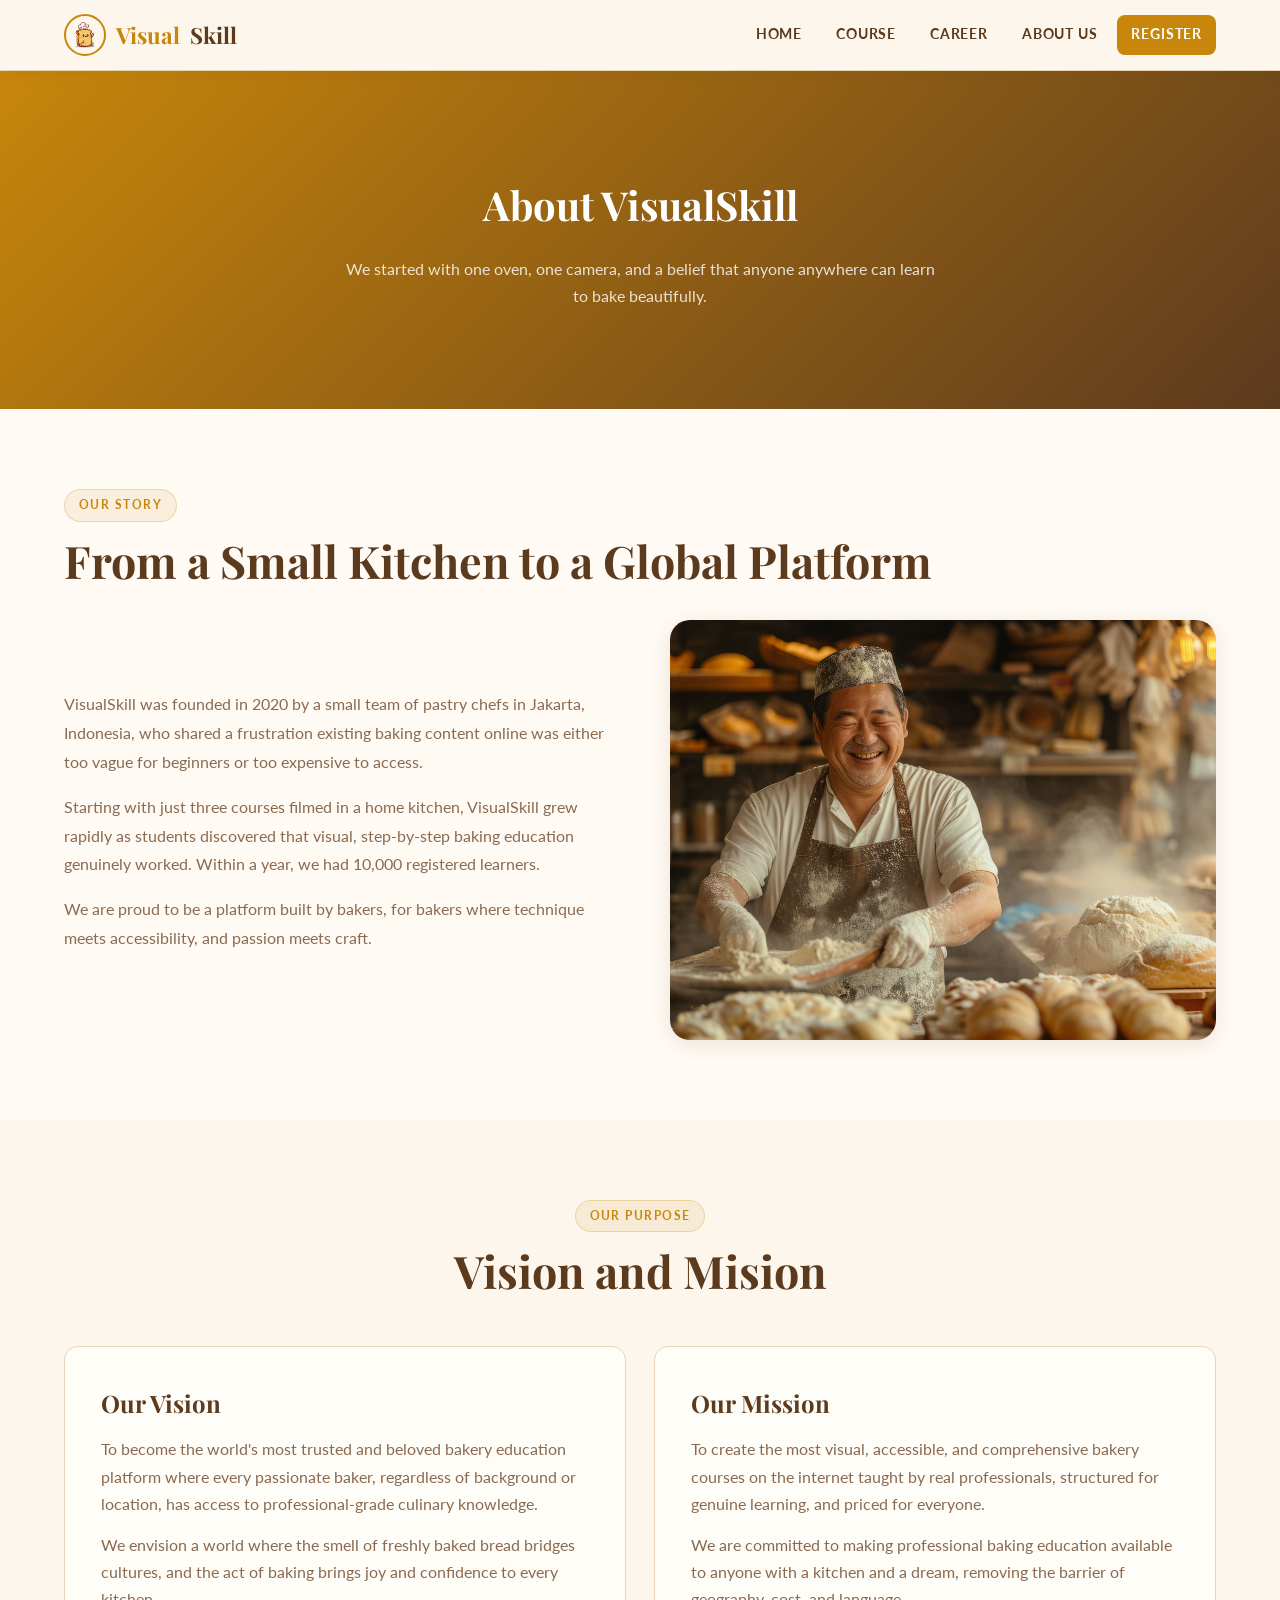
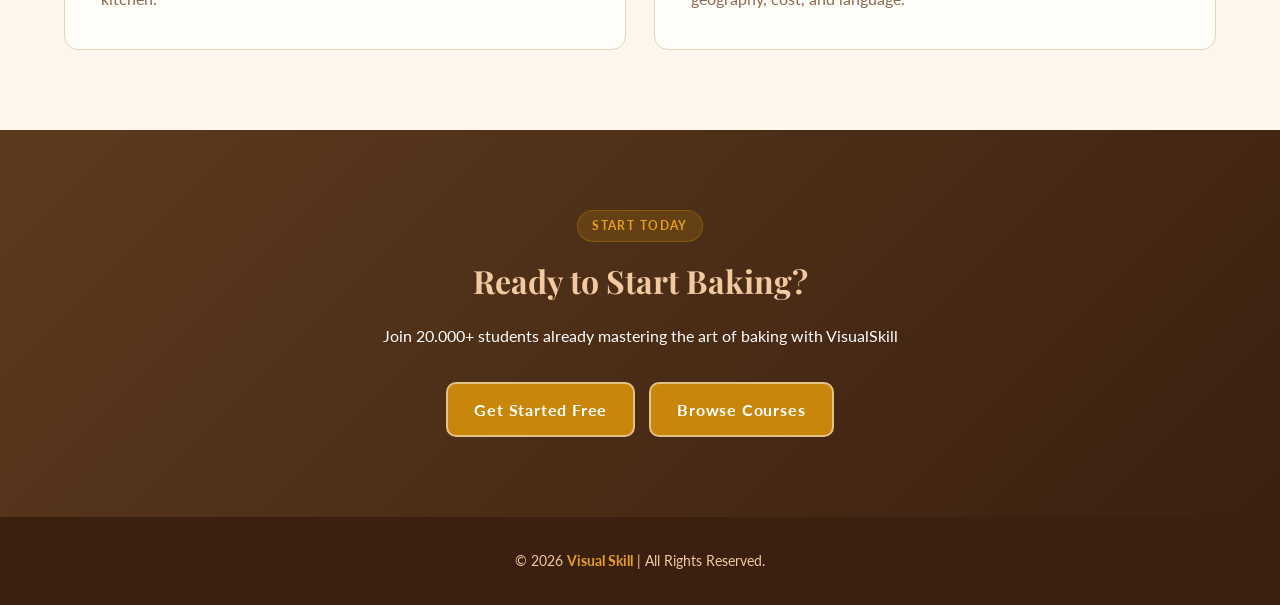
==== about.html @ a991277a "First Commit" ====
<!DOCTYPE html>
<html lang="en">
<head>
    <meta charset="UTF-8">
    <meta name="viewport" content="width=device-width, initial-scale=1.0">
    <title>Visual Skill</title>
    <link rel="stylesheet" href="/css/style.css">
    <link rel="stylesheet" href="/css/about.css">
    <link rel="icon" href="/Image/logo.png">
    <link rel="stylesheet" href="https://fonts.googleapis.com/css2?family=Playfair+Display:ital,wght@0,400;0,600;0,700;1,400&family=Lato:wght@300;400;700&display=swap">
    <script src="scipt.js" defer></script>
</head>
<body>
    <header>
        <div class="navbar">
            <div class="logo">
                <img src="Image/logo.png">
                <span>Visual</span>Skill
            </div>
            <ul class="links">
                <a href="index.html">HOME</a>
                <a href="course.html">COURSE</a>
                <a href="career.html">CAREER</a>
                <a href="about.html">ABOUT US</a>
                <a href="register.html" class="registerbutton">REGISTER</a>
            </ul>
            <button class="hamburger">
                <span></span>
                <span></span>
                <span></span>
            </button>
        </div>
    </header>

    <main>
        <section class="aboutHero">
            <h1>About VisualSkill</h1>
            <p>We started with one oven, one camera, and a belief that anyone anywhere can learn to bake beautifully.</p>
        </section>

        <section class="historySection">
            <div class="sectionInner">
                <div class="sectionLabel">Our Story</div>
                <h2 class="sectionTitle">From a Small Kitchen to a Global Platform</h2>

                <div class="historyLayout">
                    <div class="historyText">
                        <p>VisualSkill was founded in 2020 by a small team of pastry chefs in Jakarta, Indonesia, who shared a frustration existing baking content online was either too vague for beginners or too expensive to access.</p>
                        <p>Starting with just three courses filmed in a home kitchen, VisualSkill grew rapidly as students discovered that visual, step-by-step baking education genuinely worked. Within a year, we had 10,000 registered learners.</p>
                        <p>We are proud to be a platform built by bakers, for bakers where technique meets accessibility, and passion meets craft.</p>
                    </div>
                    <div class="historyVisual">
                        <img src="Image/orang.jpg" alt="">
                    </div>
                </div>
            </div>
        </section>

        <section class="visiMisiSection">
            <div class="sectionInner">
                <div class="InnerInner">
                    <div class="sectionLabel">Our Purpose</div>
                    <h2 class="sectionTitle">Vision and Mision</h2>
                </div>

                <div class="vmGrid">
                    <div class="vmCard">
                        <h3>Our Vision</h3>
                        <p>To become the world's most trusted and beloved bakery education platform where every passionate baker, regardless of background or location, has access to professional-grade culinary knowledge.</p>
                        <p class="textdiVm">We envision a world where the smell of freshly baked bread bridges cultures, and the act of baking brings joy and confidence to every kitchen.</p>
                    </div>
                    <div class="vmCard">
                        <h3>Our Mission</h3>
                        <p>To create the most visual, accessible, and comprehensive bakery courses on the internet taught by real professionals, structured for genuine learning, and priced for everyone.</p>
                        <p class="textdiVm">We are committed to making professional baking education available to anyone with a kitchen and a dream, removing the barrier of geography, cost, and language.</p>
                    </div>
                </div>
            </div>
        </section>

        <section class="ctaSection">
            <div class="ctaContainer">
                <div class="sectionLabel">Start Today</div>
                <h2 class="ctaTitle">Ready to Start Baking?</h2>
                <p class="ctaText">Join 20.000+ students already mastering the art of baking with VisualSkill</p>
                <div class="ctaButton">
                    <a href="register.html" class="button buttonprimer">Get Started Free</a>
                    <a href="course.html" class="button buttonprimer">Browse Courses</a>
                </div>
            </div>
        </section>
    </main>
    
    <footer>
        <p>© 2026 <strong>Visual Skill</strong> | All Rights Reserved.</p>
    </footer>
</body>
</html>
---- css/style.css ----
@import url('https://fonts.googleapis.com/css2?family=Playfair+Display:ital,wght@0,400;0,600;0,700;1,400&family=Lato:wght@300;400;700&display=swap');

:root{
    --cream: #FDF6EC;
    --warmWhite:#FFFAF4;
    --caramel:#C8860A;
    --caramelLight:#E5A020;
    --brown:#5C3A1E;
    --darkBrown:#3B2010;
    --blush:#F2C9A0;
    --rose:#E8956D;
    --sage:#7A9E7E;
    --text:#2E1A0E;
    --muted:#8A6A50;
    --cardBg:#FFFDF8;
    --border:#E8D5B7;
    --shadow: 0 4px 20px rgba(92, 58, 30, 0.12);
    --shadowHover: 0 8px 32px rgba(92, 58, 30, 0.22);
    --radius: 14px;
    --fontDisplay: 'Playfair Display', Georgia, serif;
    --fontBody: 'Lato', 'Segoe UI', sans-serif;
    --transition: 0.3s ease;
}

*, *::before, *::after{
    box-sizing: border-box;
    margin: 0;
    padding: 0;
}

body{
    font-family: var(--fontBody);
    background: var(--cream);
    color: var(--text);
    line-height: 1.7;
    font-size: 16px;
}

img{
  max-width: 100%;
  display: block;
}

a{
  text-decoration: none;
  color: inherit;
}

ul{
  list-style: none;
}

header{
    position: sticky;
    top: 0;
    z-index: 1000;
    background: rgba(253, 246, 236, 0.96);
    backdrop-filter: blur(12px);
    border-bottom: 1px solid var(--border);
    box-shadow: 0 2px 12px rgba(92, 58, 30, 0.08);
}

.navbar{
    max-width: 1200px;
    margin: 0 auto;
    padding: 0 24px;
    height: 70px;
    display: flex;
    align-items: center;
    justify-content: space-between;
}

.logo{
    display: flex;
    align-items: center;
    gap: 10px;
    font-family: var(--fontDisplay);
    font-size: 1.4rem;
    font-weight: 700;
    color: var(--brown);
}

.logo img{
    width: 42px;
    height: 42px;
    border-radius: 50%;
    object-fit: cover;
    border: 2px solid var(--caramel);
}

.logo span{
    color: var(--caramel);
}

.links{
    display: flex;
    align-items: center;
    gap: 6px;
}

.links a{
  font-size: 0.85rem;
  font-weight: 700;
  letter-spacing: 0.06em;
  text-transform: uppercase;
  color: var(--brown);
  padding: 8px 14px;
  border-radius: 8px;
  transition: var(--transition);
}

.links a:hover, .links a.active{
  background: var(--blush);
  color: var(--darkBrown);
}

.links .registerbutton{
  background: var(--caramel);
  color: #fff;
  border-radius: 8px;
}

.links .registerbutton:hover{
  background: var(--caramelLight);
}

.hamburger{
  display: none;
  flex-direction: column;
  gap: 5px;
  cursor: pointer;
  padding: 6px;
  background: none;
  border: none;
}

.hamburger span{
  display: block;
  width: 24px;
  height: 2px;
  background: var(--brown);
  border-radius: 2px;
  transition: var(--transition);
}

footer{
    background: var(--darkBrown);
    color: var(--blush);
    text-align: center;
    padding: 32px 24px;
    font-size: 0.9rem;
}

footer strong{
    color: var(--caramelLight);
}

.sectionInner{
  max-width: 1200px;
  margin: 0 auto;
  padding: 0 24px;
}

.sectionLabel{
  display: inline-block;
  font-size: 0.75rem;
  font-weight: 700;
  letter-spacing: 0.12em;
  text-transform: uppercase;
  color: var(--caramel);
  background: rgba(200, 134, 10, 0.1);
  border: 1px solid rgba(200, 134, 10, 0.25);
  padding: 5px 14px;
  border-radius: 100px;
  margin-bottom: 12px;
}

.sectionTitle{
  font-family: var(--fontDisplay);
  font-size: clamp(1.8rem, 3.5vw, 2.8rem);
  color: var(--brown);
  margin-bottom: 14px;
  line-height: 1.2;
}

.sectionDesc{
  color: var(--muted);
  font-size: 1rem;
  max-width: 560px;
  margin-bottom: 48px;
  line-height: 1.7;
}

.button{
    display: inline-flex;
    align-items: center;
    gap: 8px;
    padding: 12px 26px;
    border-radius: 10px;
    font-weight: 700;
    font-size: 1rem;
    cursor: pointer;
    transition: var(--transition);
    border: 2px solid transparent;
    font-family: var(--fontBody);
    letter-spacing: 0.05em;
}

.buttonprimer{
    background: var(--caramel);
    color: #FFF;
    border-color: rgba(255, 255, 255, 0.5);
}

.buttonprimer:hover{
    background: var(--caramelLight);
    border-color: var(--caramelLight);
    transform: translateY(-2px);
    box-shadow: 0 6px 20px rgba(200, 134, 10, 0.35);
}

.buttonoutline{
  background: transparent;
  color: #FFF;
  border-color: rgba(255, 255, 255, 0.5);
}

.buttonoutline:hover{
  background: rgba(255, 255, 255, 0.1);
  border-color: #FFF;
}

.darkButton{
  background: var(--brown);
  color: #FFF;
  border-color: var(--brown);
}

.darkButton:hover{
  background: var(--darkBrown);
  transform: translateY(-2px);
}

.button_outline{
  background: transparent;
  color: #FFF;
  border: 2px solid rgba(255, 255, 255, 0.5);
  border-radius: 10px;
  padding: 10px 22px;
  font-weight: 700;
  font-size: 0.9rem;
  transition: var(--transition);
}

.button_outline:hover{
  background: rgba(255, 255, 255, 0.15);
  border-color: #FFF;
}

.applyBtn{
  font-size: 0.85rem;
  padding: 10px 20px;
}

.couresCard{
    background: var(--cardBg);
    border: 1px solid var(--border);
    border-radius: var(--radius);
    overflow: hidden;
    transition: var(--transition);
    cursor: pointer;
}

.coursesCard:hover{
  box-shadow: var(--shadowHover);
  transform: translateY(-6px);
}

.courseCardImage{
  height: 200px;
  overflow: hidden;
  background: var(--blush);
  position: relative;
  display: flex;
  align-items: center;
  justify-content: center;
}

.courseCardImage img{
  width: 100%;
  height: 100%;
  object-fit: cover;
  transition: transform 0.5s ease;
}

.coursesCard:hover .courseCardImage img{
  transform: scale(1.05);
}

.courseCardBody{
  padding: 20px;
}

.courseCardBody h3{
  font-family: var(--fontDisplay);
  font-size: 1.1rem;
  color: var(--brown);
  margin-bottom: 8px;
}

.courseCardBody p{
  font-size: 0.9rem;
  color: var(--muted);
  margin-bottom: 14px;
  line-height: 1.55;
}

.courseStat{
  display: flex;
  align-items: center;
  gap: 14px;
  font-size: 0.8rem;
  color: var(--darkBrown);
  border-top: 1px solid var(--border);
  padding-top: 12px;
}

.courseStat span{
  display: flex;
  align-items: center;
  gap: 4px;
}

@media screen and (max-width: 700px){
  .links {
    display: none;
    position: absolute;
    top: 70px;
    left: 0;
    right: 0;
    background: var(--cream);
    flex-direction: column;
    padding: 16px 24px 24px;
    border-top: 1px solid var(--border);
    box-shadow: 0 8px 20px rgba(92, 58, 30, 0.1);
    gap: 4px;
  }
 
  .links.open{
    display: flex;
  }

  .links a{
    width: 100%;
    padding: 12px 16px;
  }
  .hamburger{
    display: flex;
  }
}
---- css/about.css ----
:root{
    --cream: #FDF6EC;
    --warmWhite:#FFFAF4;
    --caramel:#C8860A;
    --caramelLight:#E5A020;
    --brown:#5C3A1E;
    --darkBrown:#3B2010;
    --blush:#F2C9A0;
    --rose:#E8956D;
    --sage:#7A9E7E;
    --text:#2E1A0E;
    --muted:#8A6A50;
    --cardBg:#FFFDF8;
    --border:#E8D5B7;
    --shadow: 0 4px 20px rgba(92, 58, 30, 0.12);
    --shadowHover: 0 8px 32px rgba(92, 58, 30, 0.22);
    --radius: 14px;
    --fontDisplay: 'Playfair Display', Georgia, serif;
    --fontBody: 'Lato', 'Segoe UI', sans-serif;
    --transition: 0.3s ease;
}

.aboutHero{
  color: #FFF;
  background: linear-gradient(135deg, #C8860A 0%, #5C3A1E 100%);
  padding: 100px 24px;
  text-align: center;
  position: relative;
  overflow: hidden;
}

.aboutHero h1{
  font-family: var(--fontDisplay);
  font-size: 2.5rem;
  color: #FFF;
  margin-bottom: 16px;
}

.aboutHero h1 em{
  font-style: italic;
  color: var(--blush);
}

.aboutHero p{
  color: rgba(255, 255, 255, 0.82);
  font-size: 1rem;
  max-width: 600px;
  margin: 0 auto;
}

.historySection{
  padding: 80px 0;
  background: var(--warmWhite);
}

.historyLayout{
  display: grid;
  grid-template-columns: 1fr 1fr;
  align-items: center;
  gap: 60px;
  margin-top: 32px;
}

.historyText p{
  color: var(--muted);
  margin-bottom: 16px;
  line-height: 1.8;
  font-size: 1rem;
}

.historyVisual{
  border-radius: 20px;
  overflow: hidden;
  box-shadow: var(--shadow);
}

.historyVisual img{
  width: 100%;
  height: 420px;
  display: block;
  object-fit: cover;
  object-position: center top;
  transition: transform 0.5s ease;
}

.historyVisual:hover img{
  transform: scale(1.05);
}

.visiMisiSection{
  padding: 80px 0;
  background-color: var(--cream);
}

.vmGrid{
  display: grid;
  grid-template-columns: 1fr 1fr;
  gap: 28px;
}

.vmCard{
  background-color: var(--cardBg);
  border: 1px solid var(--border);
  border-radius: var(--radius);
  padding: 36px;
  transition: var(--transition);
}

.vmCard:hover{
  box-shadow: var(--shadowHover);
  transform: translateY(-4px);
}

.vmCard h3{
  font-family: var(--fontDisplay);
  font-size: 1.5rem;
  color: var(--brown);
  margin-bottom: 12px;
}

.vmCard p{
  line-height: 1.7;
  font-size: 1rem;
  color: var(--muted);
}

.ctaSection{
  background: linear-gradient(135deg, var(--brown), var(--darkBrown));
  color: #FFF;
  text-align: center;
  padding: 80px 24px;
}

.ctaContainer{
  max-width: 640px;
  margin: 0 auto;
}

.ctaContainer .sectionLabel{
  background: rgba(200, 134, 10, 0.2);
  color: var(--caramelLight);
  border-color: rgba(200, 134, 10, 0.35);
}

.ctaTitle{
  font-family: var(--fontDisplay);
  font-size: 2rem;
  color: var(--blush);
  margin-bottom: 14px;
}

.ctaText{
  color: rbga(253, 246, 236, 0.8);
  margin-bottom: 32px;
  font-size: 1rem;
}

.ctaButton{
  display: flex;
  gap: 14px;
  justify-content: center;
  flex-wrap: wrap;
}

.textdiVm{
  margin-top:14px;
}

.InnerInner{
  text-align: center;
  margin-bottom: 48px;
}
 
@media screen and (max-width: 700px){
  .historyLayout{
    grid-template-columns: 1fr;
  }

  .aboutHero h1{
    font-size: 2rem;
  }

  .ctaTitle{
    font-size: 1.6rem;
  }

  .vmGrid{
    grid-template-columns: 1fr;
  }

  .historyVisual img{
    height: 260px;
  }
}
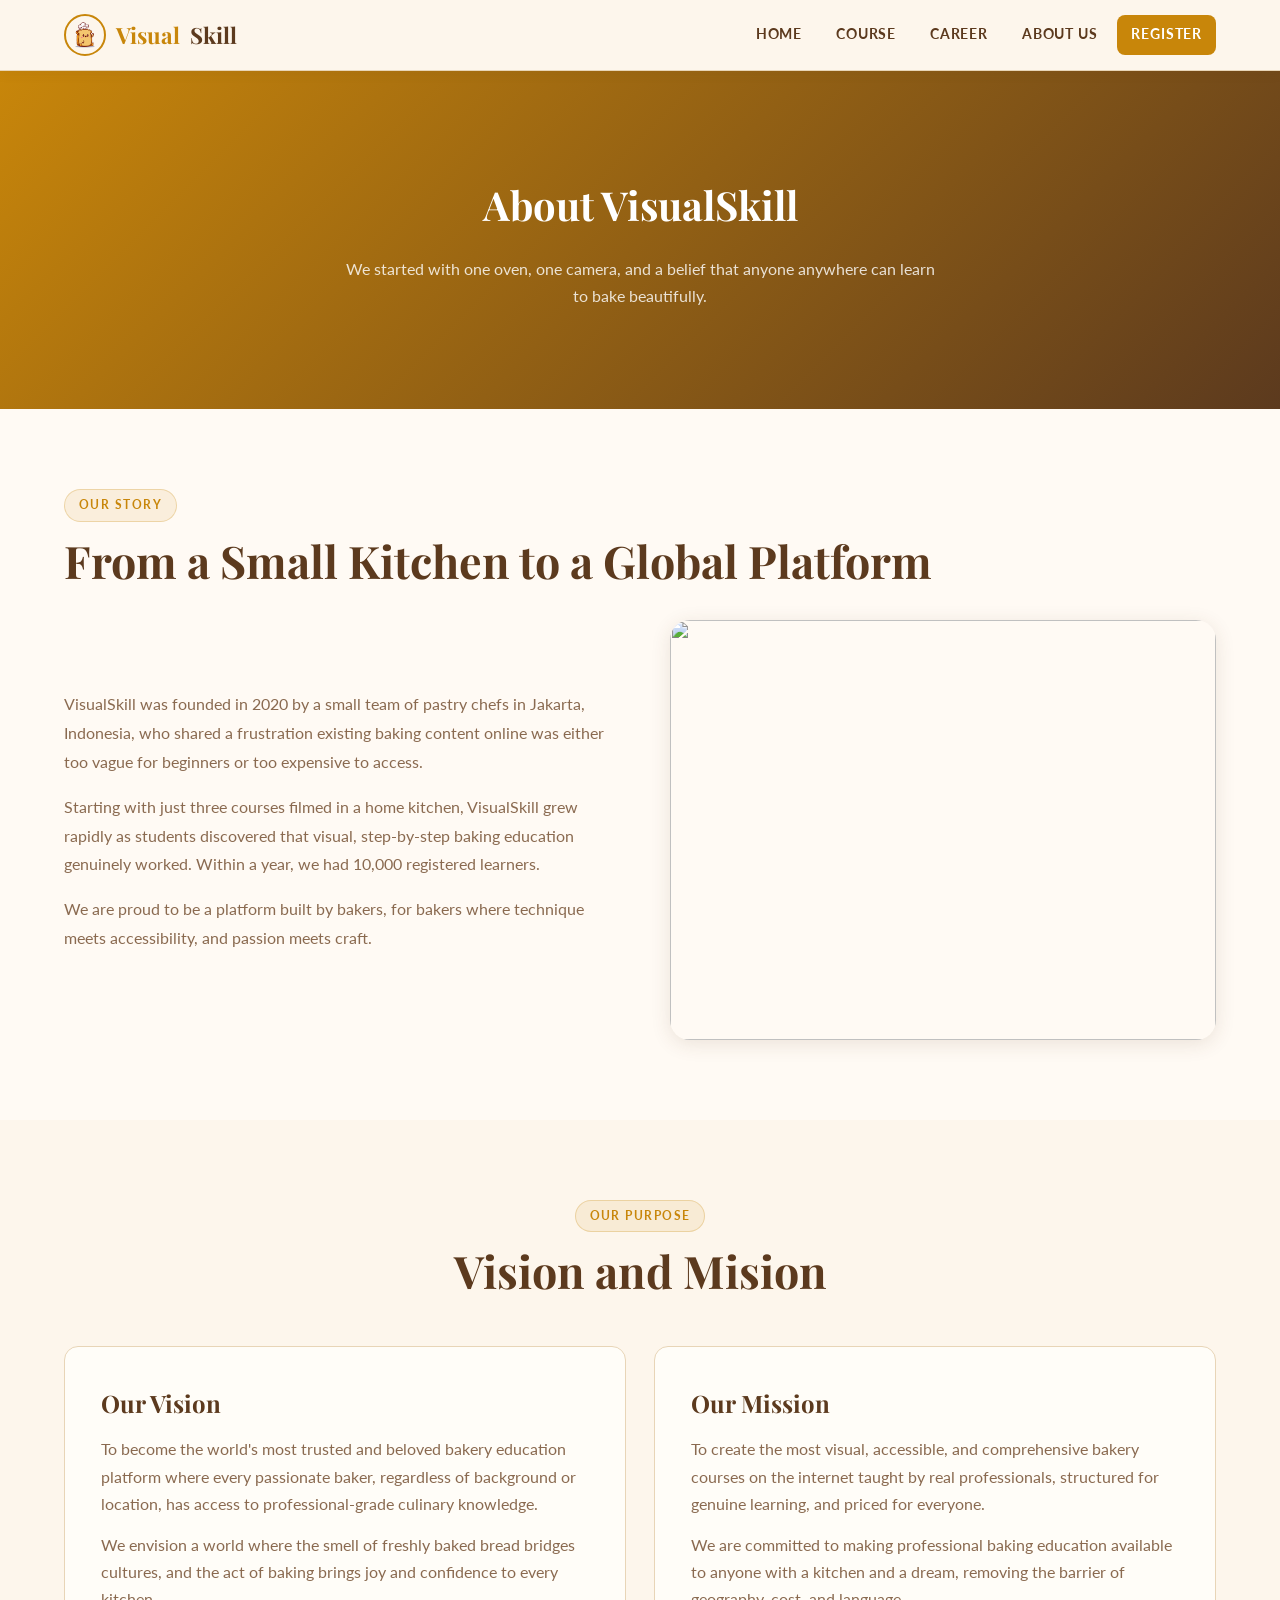
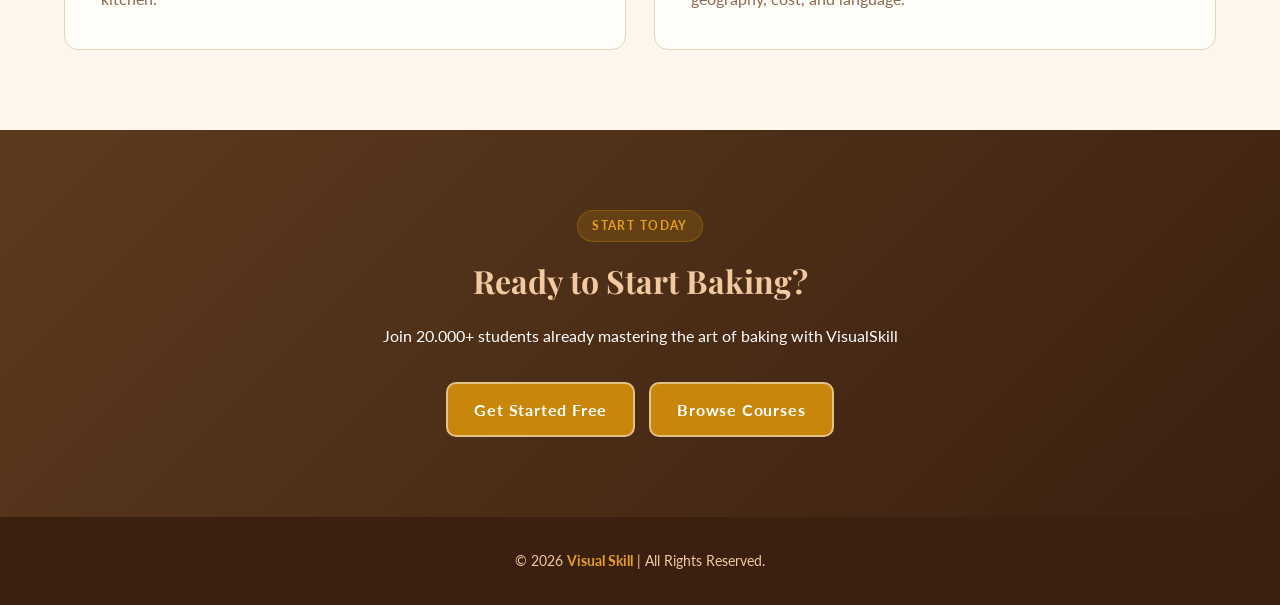
==== commit 72b07567: "Update about.html" ====
--- a/about.html
+++ b/about.html
@@ -4,11 +4,11 @@
     <meta charset="UTF-8">
     <meta name="viewport" content="width=device-width, initial-scale=1.0">
     <title>Visual Skill</title>
-    <link rel="stylesheet" href="/css/style.css">
-    <link rel="stylesheet" href="/css/about.css">
-    <link rel="icon" href="/Image/logo.png">
+    <link rel="stylesheet" href="css/style.css">
+    <link rel="stylesheet" href="css/about.css">
+    <link rel="icon" href="Image/logo.png">
     <link rel="stylesheet" href="https://fonts.googleapis.com/css2?family=Playfair+Display:ital,wght@0,400;0,600;0,700;1,400&family=Lato:wght@300;400;700&display=swap">
-    <script src="scipt.js" defer></script>
+    <script src="js/hamburger.js" defer></script>
 </head>
 <body>
     <header>
@@ -50,7 +50,7 @@
                         <p>We are proud to be a platform built by bakers, for bakers where technique meets accessibility, and passion meets craft.</p>
                     </div>
                     <div class="historyVisual">
-                        <img src="Image/orang.jpg" alt="">
+                        <img src="Image/school.jpeg" alt="">
                     </div>
                 </div>
             </div>
@@ -95,4 +95,4 @@
         <p>© 2026 <strong>Visual Skill</strong> | All Rights Reserved.</p>
     </footer>
 </body>
-</html>+</html>
